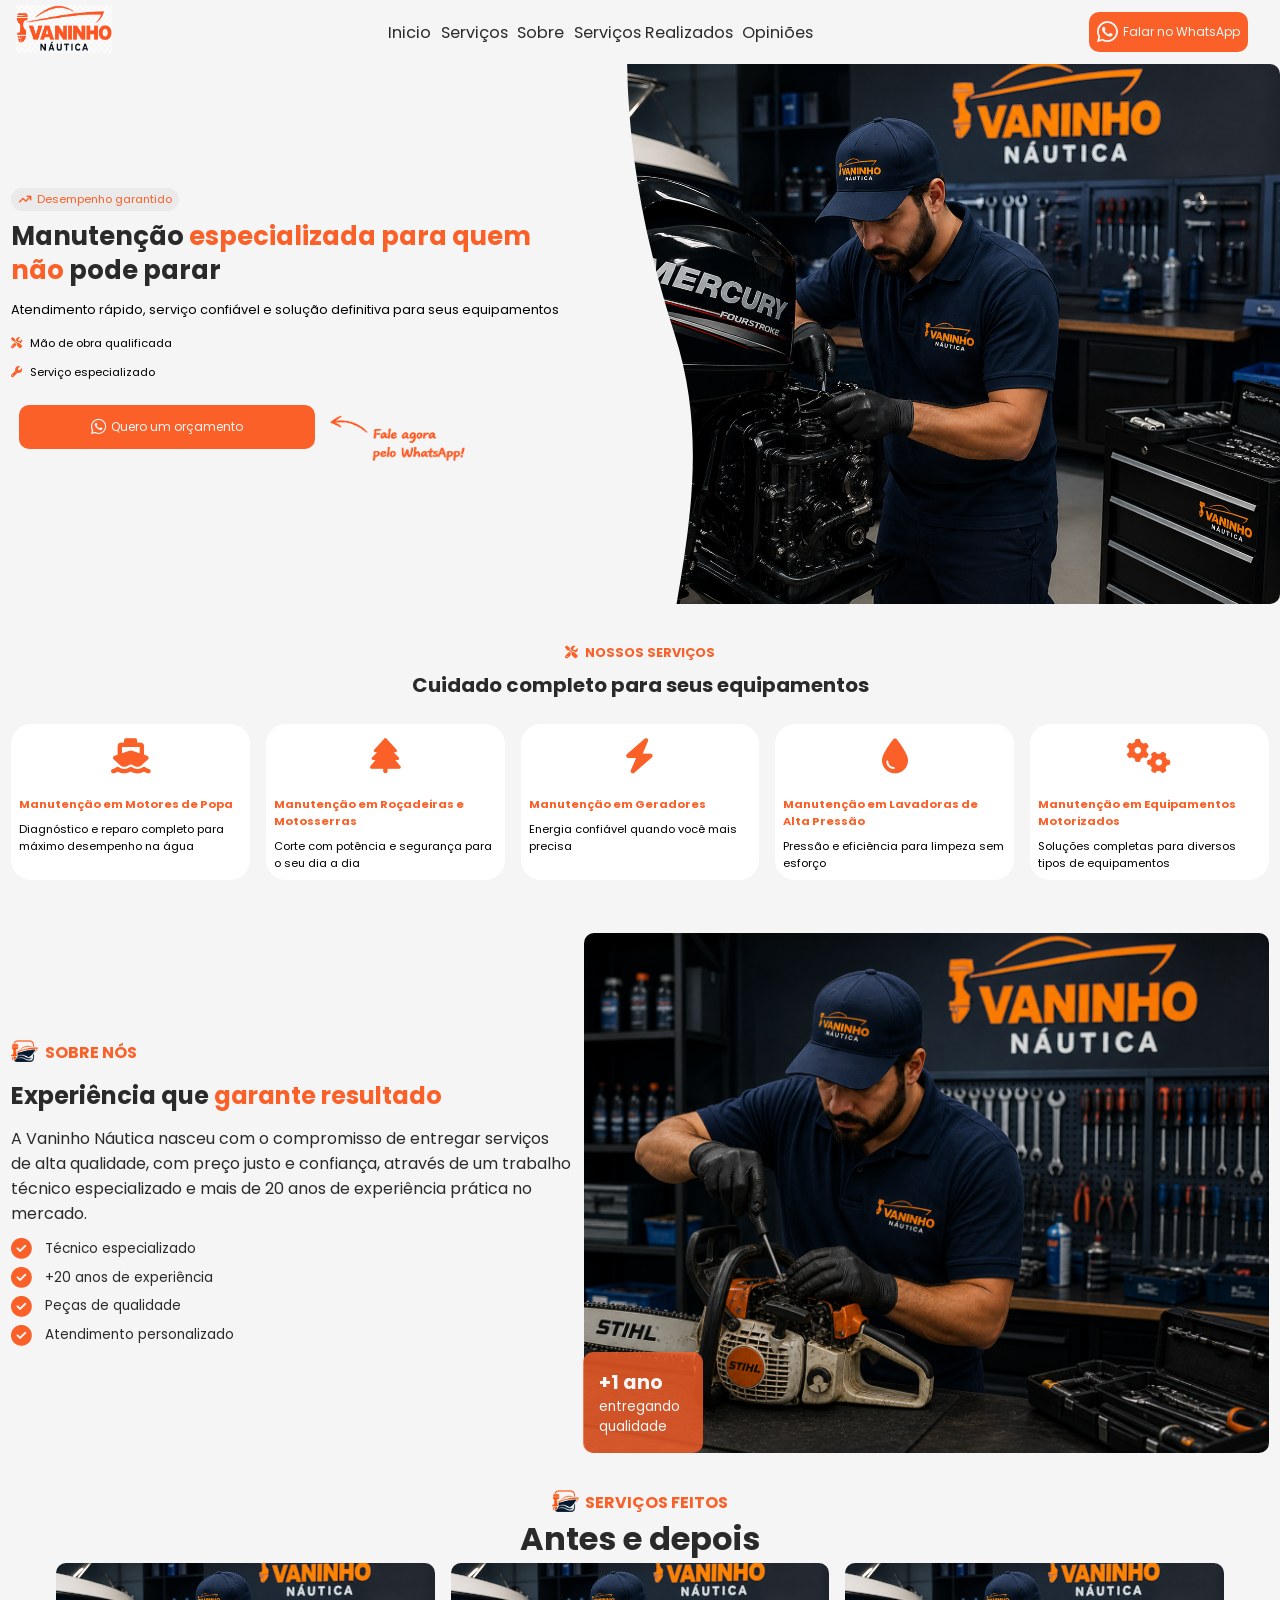
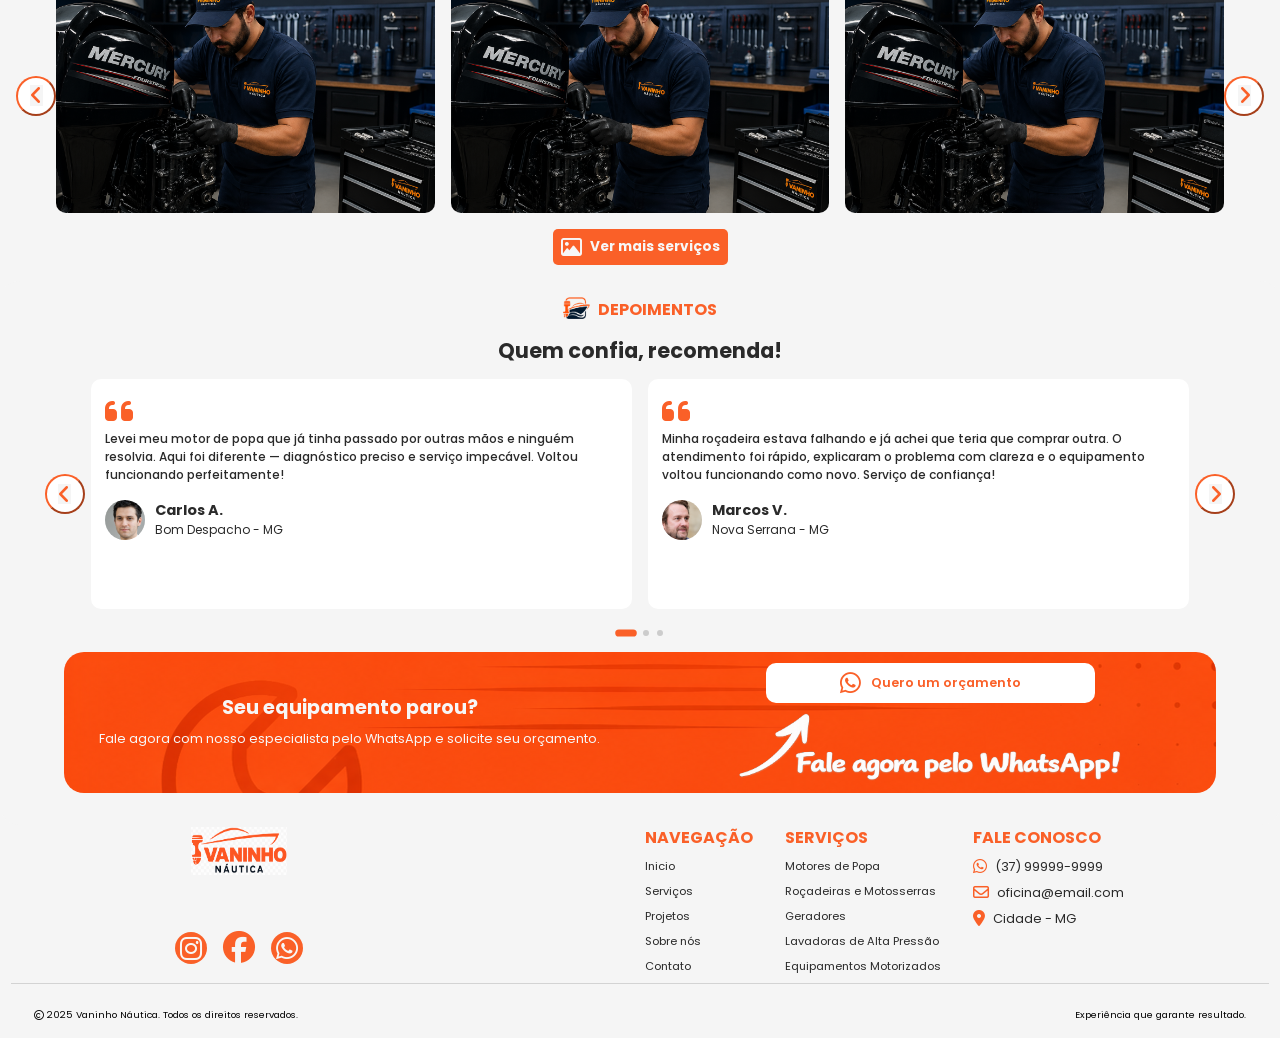
==== index.html @ 44459f21 "LandingPage" ====
<!DOCTYPE html>
<html lang="en">
<head>
  <meta charset="UTF-8">
  <meta name="viewport" content="width=device-width, initial-scale=1.0">
  <title>Vaninho Náutica</title>

  <link rel="stylesheet" href="https://cdnjs.cloudflare.com/ajax/libs/font-awesome/6.5.0/css/all.min.css">
  
  <link rel="stylesheet" href="/assets/CSS/main.css">
</head>
<body>
  <div id="header"></div>

  <main>
    <div id="hero"></div>
    <div id="services"></div>
    <div id="about"></div>
    <div id="gallery"></div>
    <div id="testimonials"></div>
    <div id="cta"></div>
  </main>
  
  <div id="footer"></div>

</body>
<script type="module" src="./assets/js/components.js"></script>
<script type="module" src="/assets/js/main.js"></script>
</html>
---- assets/CSS/main.css ----
/* Base */
@import url('./variables.css');
@import url('./styles.css');

/* Layout */
@import url('./header.css');

/* Seções */
@import url('./hero.css');
@import url('./services.css');
@import url('./about.css');
@import url('./gallery.css');
@import url('./testimonials.css');
@import url('./cta.css');
@import url('./footer.css');
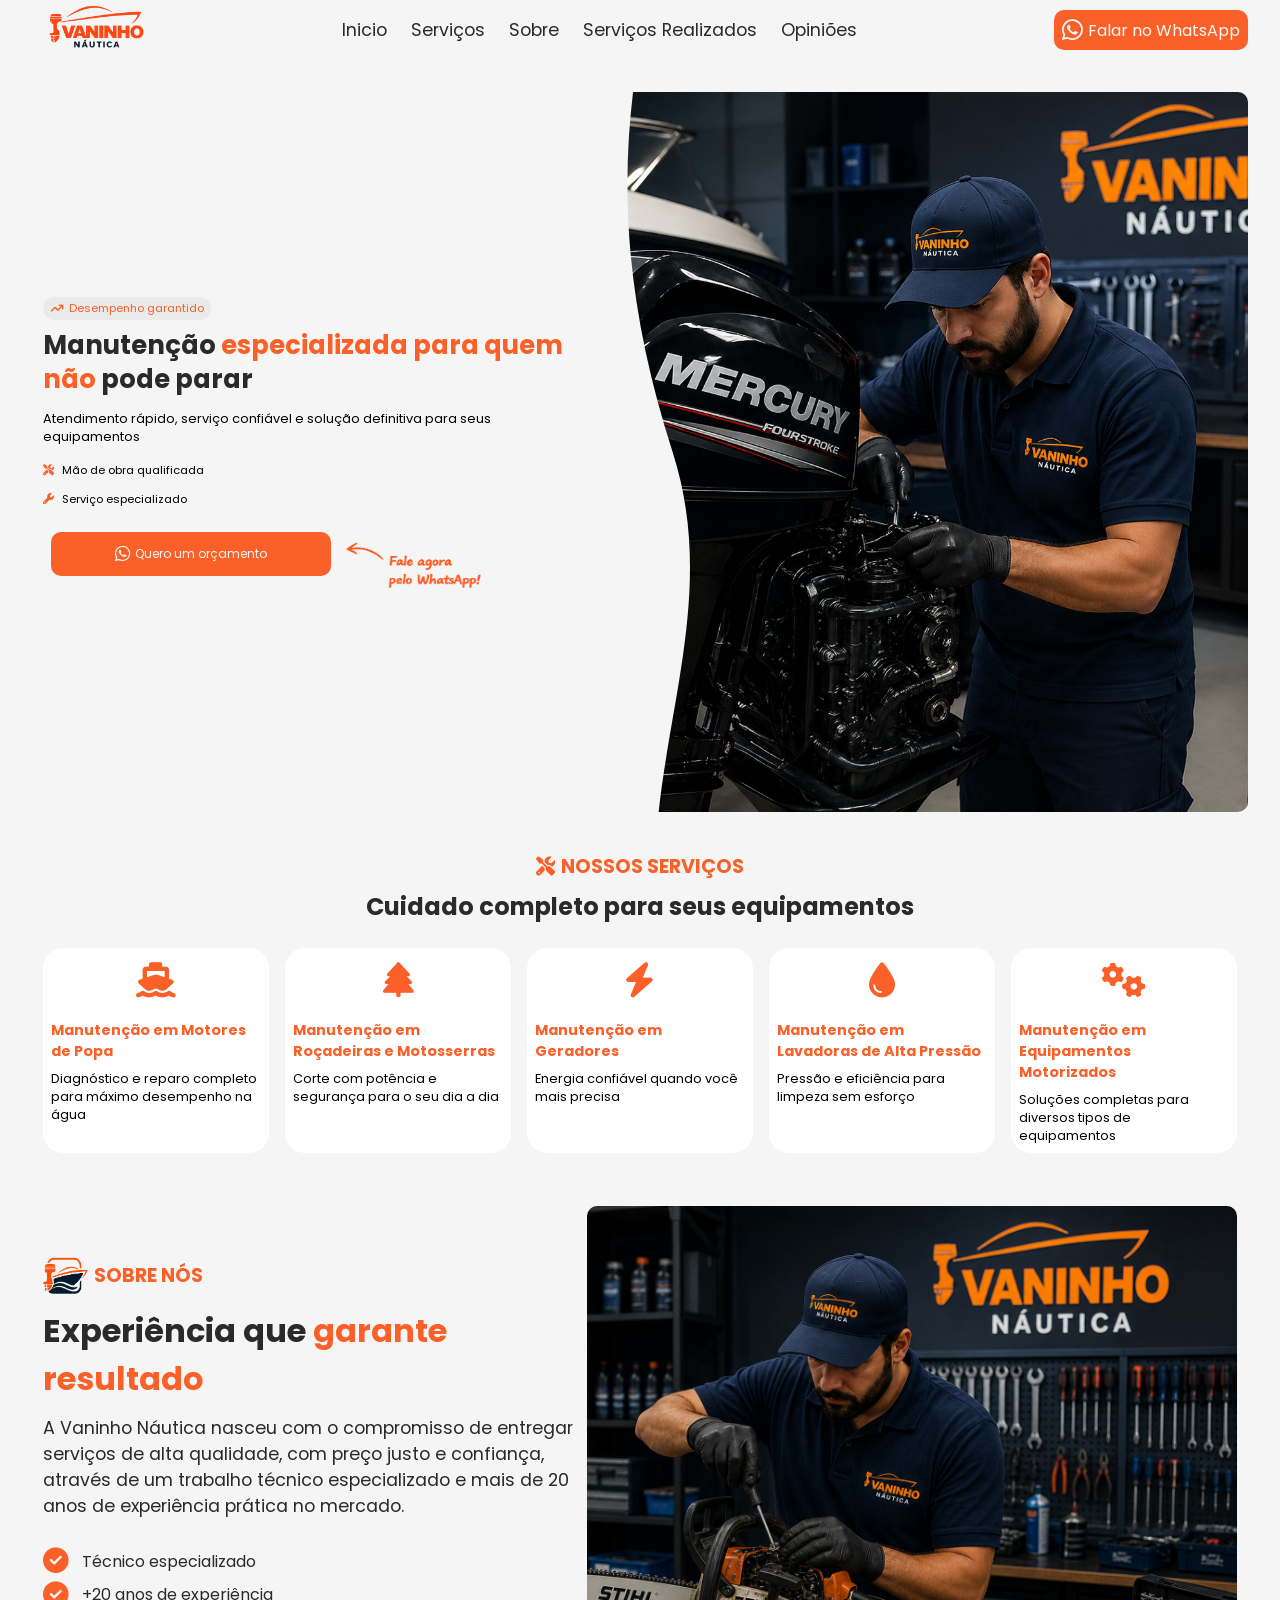
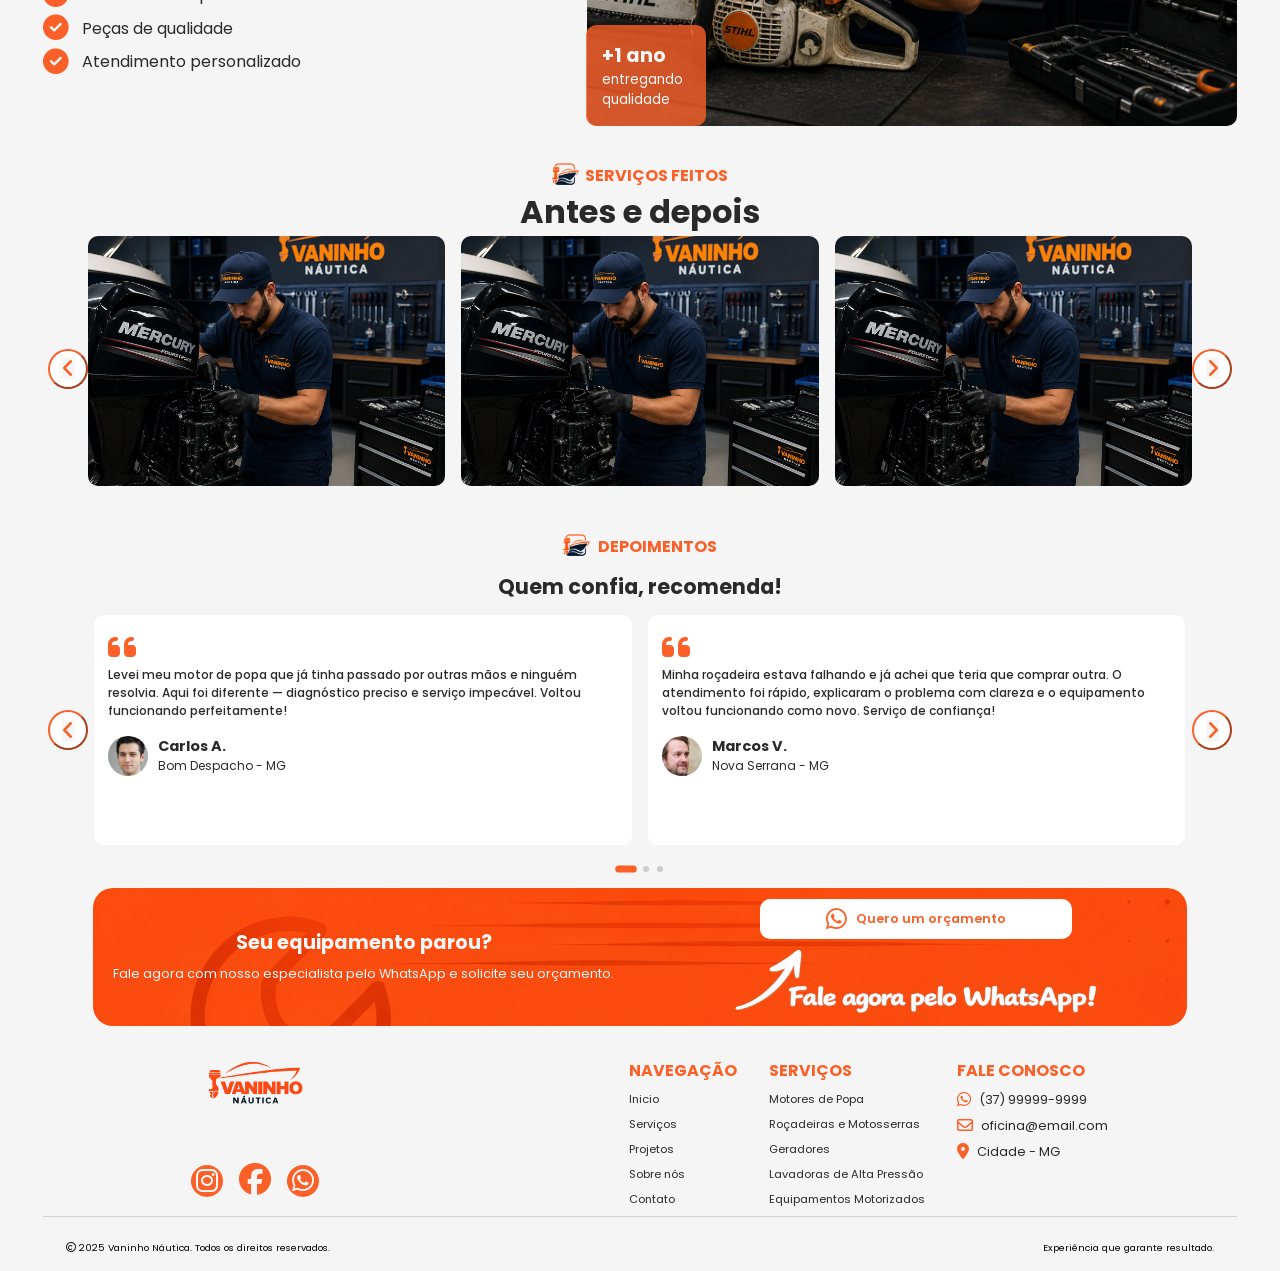
==== commit bcb80b91: "Atualização favicon" ====
--- a/index.html
+++ b/index.html
@@ -6,8 +6,8 @@
   <title>Vaninho Náutica</title>
 
   <link rel="stylesheet" href="https://cdnjs.cloudflare.com/ajax/libs/font-awesome/6.5.0/css/all.min.css">
-  
-  <link rel="stylesheet" href="/assets/CSS/main.css">
+  <link rel="shortcut icon" href="./assets/img/icone-logo.png">
+  <link rel="stylesheet" href="./assets/css/main.css">
 </head>
 <body>
   <div id="header"></div>
@@ -24,6 +24,6 @@
   <div id="footer"></div>
 
 </body>
+<script type="module" src="./assets/js/main.js"></script>
 <script type="module" src="./assets/js/components.js"></script>
-<script type="module" src="/assets/js/main.js"></script>
-</html>+</html>
--- a/assets/css/main.css
+++ b/assets/css/main.css
@@ -0,0 +1,15 @@
+/* Base */
+@import url('./variables.css');
+@import url('./styles.css');
+
+/* Layout */
+@import url('./header.css');
+
+/* Seções */
+@import url('./hero.css');
+@import url('./services.css');
+@import url('./about.css');
+@import url('./gallery.css');
+@import url('./testimonials.css');
+@import url('./cta.css');
+@import url('./footer.css');
